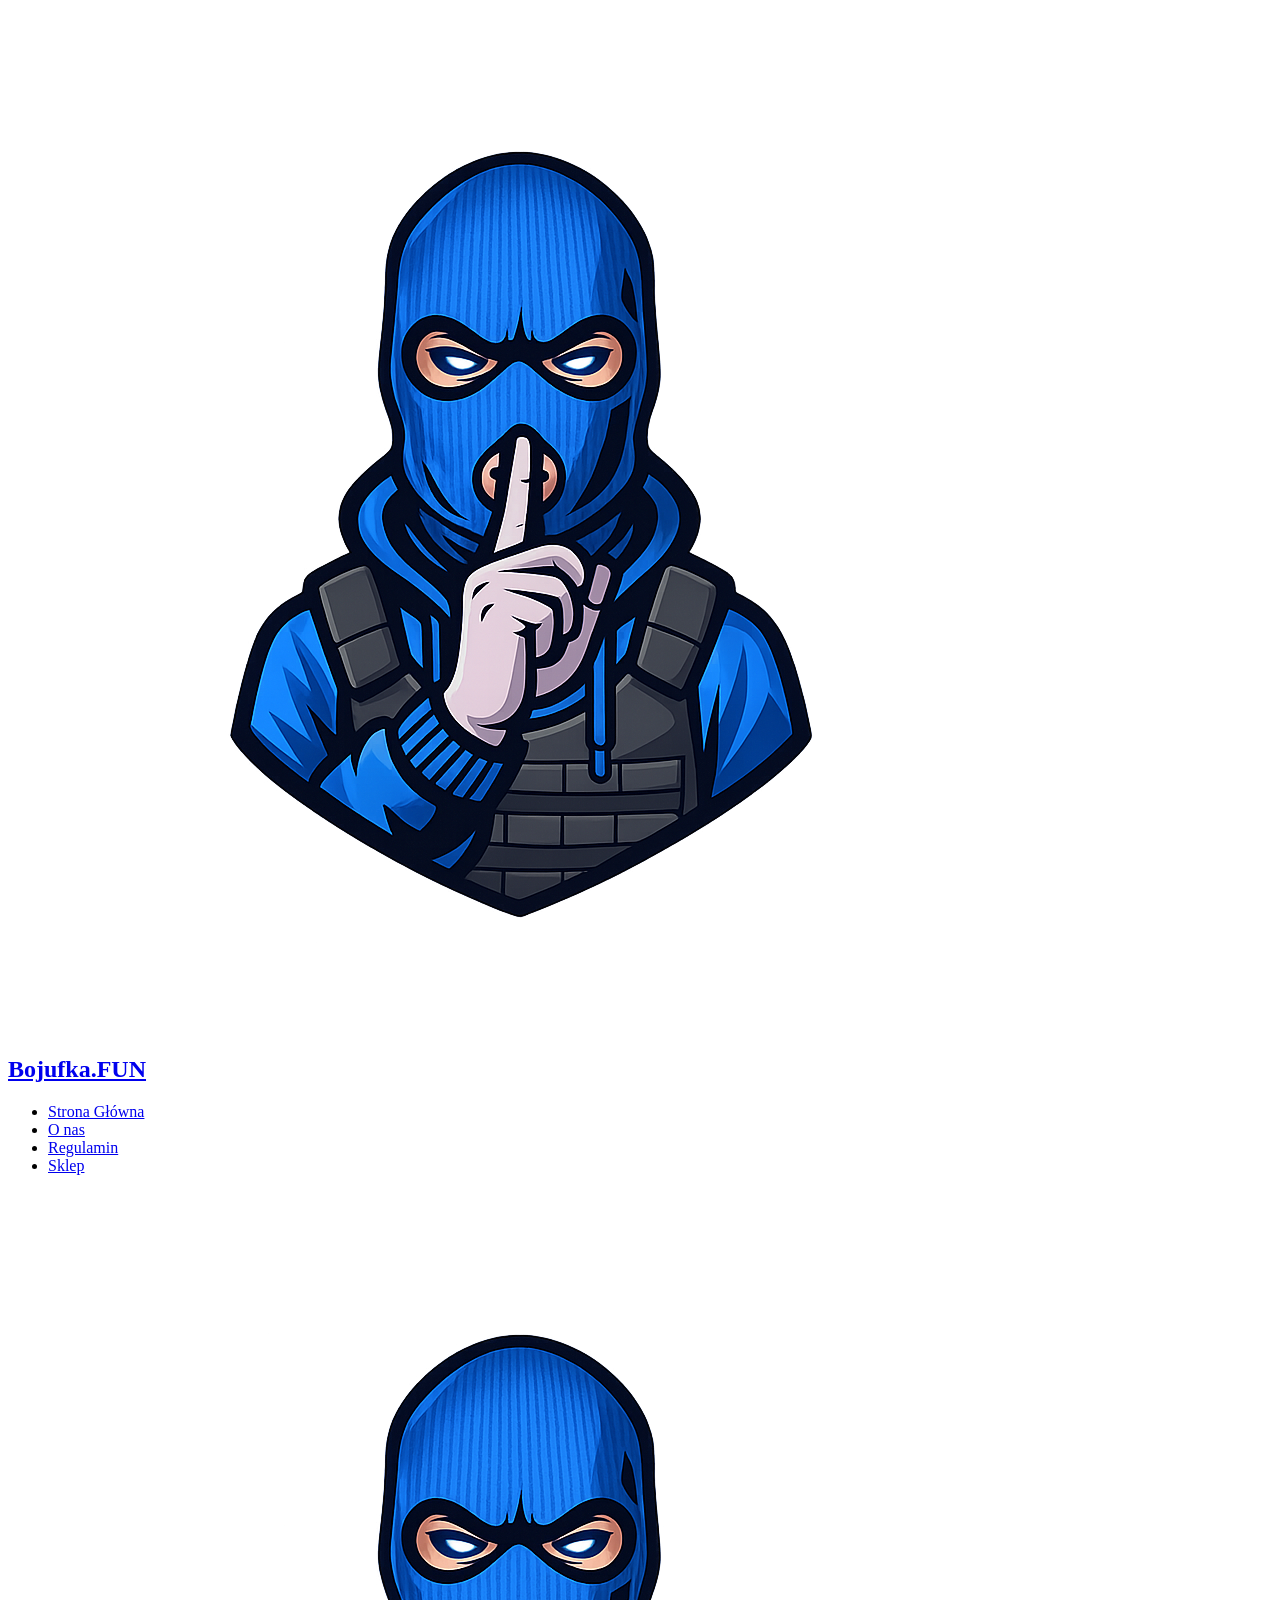
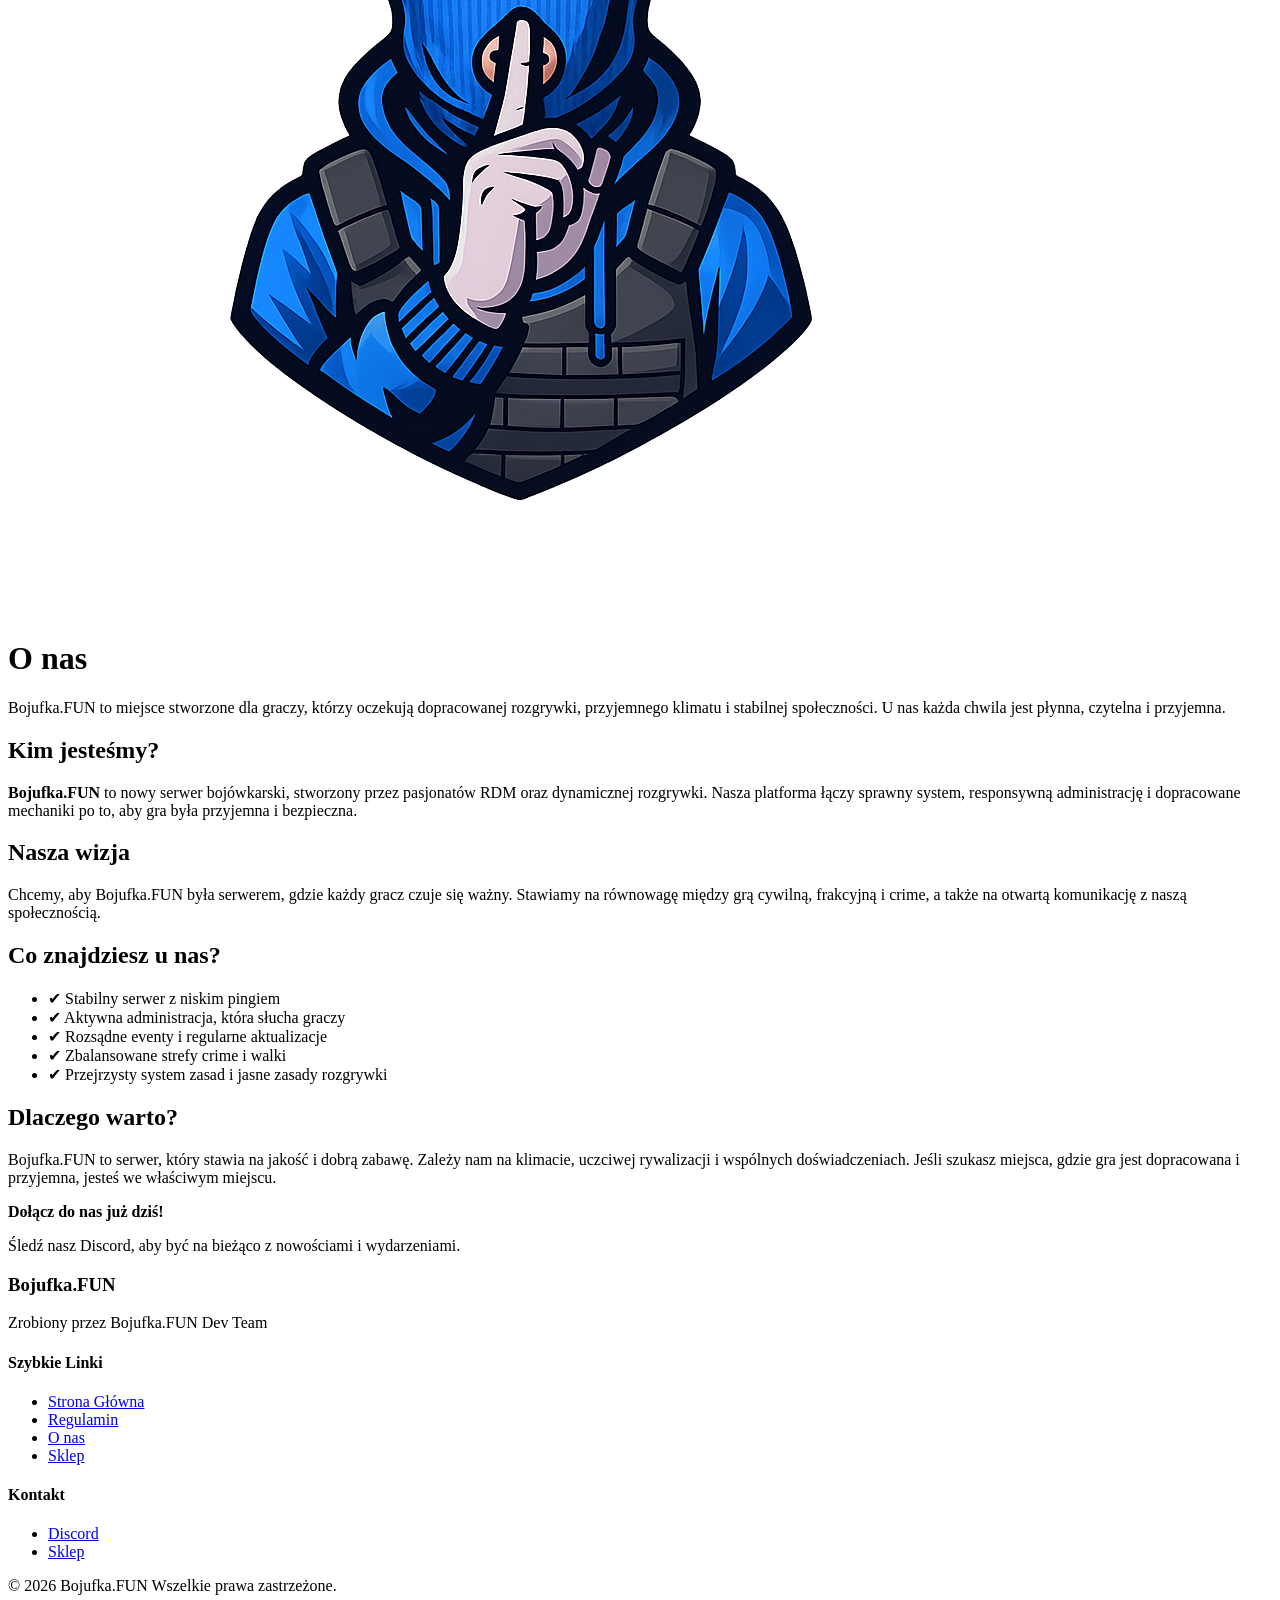
==== onas.html @ c77f6f6b "Add files via upload" ====
<!DOCTYPE html>
<html lang="pl">
<head>
    <meta charset="UTF-8">
    <meta name="viewport" content="width=device-width, initial-scale=1.0">
    <title>Bojufka.FUN | O nas</title>
    <link rel="icon" type="image/png" href="logo.png">
    <link rel="stylesheet" href="styles/mainregulamin.css">
    <link rel="preconnect" href="https://fonts.googleapis.com">
    <link rel="preconnect" href="https://fonts.gstatic.com" crossorigin>
    <link href="https://fonts.googleapis.com/css2?family=Poppins:wght@300;400;600;700&display=swap" rel="stylesheet">
</head>
<body>

<nav class="navbar">
    <div class="container">
        <div class="nav-brand">
            <a href="index.html" class="nav-logo-link">
                <img src="logo.png" alt="Bojufka.FUN Logo" class="nav-logo">
                <h2>Bojufka.FUN</h2>
            </a>
        </div>
        <ul class="nav-menu">
            <li><a href="index.html">Strona Główna</a></li>
            <li><a href="onas.html" class="active">O nas</a></li>
            <li><a href="regulamin.html">Regulamin</a></li>
            <li><a href="https://indrop.eu/s/bojufkafun" target="_blank">Sklep</a></li>
        </ul>
    </div>
</nav>

<section class="logo-section">
    <div class="container">
        <div class="logo-container">
            <img src="logo.png" alt="Bojufka.FUN Logo">
        </div>
    </div>
</section>

<main class="rules-page">
    <div class="container">
        <div class="page-header">
            <h1>O nas</h1>
            <p>Bojufka.FUN to miejsce stworzone dla graczy, którzy oczekują dopracowanej rozgrywki, przyjemnego klimatu i stabilnej społeczności. U nas każda chwila jest płynna, czytelna i przyjemna.</p>
        </div>

        <div class="rules-content">
            <section class="rule-section">
                <h2>Kim jesteśmy?</h2>
                <p><strong>Bojufka.FUN</strong> to nowy serwer bojówkarski, stworzony przez pasjonatów RDM oraz dynamicznej rozgrywki. Nasza platforma łączy sprawny system, responsywną administrację i dopracowane mechaniki po to, aby gra była przyjemna i bezpieczna.</p>
            </section>

            <section class="rule-section">
                <h2>Nasza wizja</h2>
                <p>Chcemy, aby Bojufka.FUN była serwerem, gdzie każdy gracz czuje się ważny. Stawiamy na równowagę między grą cywilną, frakcyjną i crime, a także na otwartą komunikację z naszą społecznością.</p>
            </section>

            <section class="rule-section">
                <h2>Co znajdziesz u nas?</h2>
                <ul>
                    <li>✔ Stabilny serwer z niskim pingiem</li>
                    <li>✔ Aktywna administracja, która słucha graczy</li>
                    <li>✔ Rozsądne eventy i regularne aktualizacje</li>
                    <li>✔ Zbalansowane strefy crime i walki</li>
                    <li>✔ Przejrzysty system zasad i jasne zasady rozgrywki</li>
                </ul>
            </section>

            <section class="rule-section">
                <h2>Dlaczego warto?</h2>
                <p>Bojufka.FUN to serwer, który stawia na jakość i dobrą zabawę. Zależy nam na klimacie, uczciwej rywalizacji i wspólnych doświadczeniach. Jeśli szukasz miejsca, gdzie gra jest dopracowana i przyjemna, jesteś we właściwym miejscu.</p>
            </section>
        </div>

        <div class="rules-footer">
            <p><strong>Dołącz do nas już dziś!</strong></p>
            <p>Śledź nasz Discord, aby być na bieżąco z nowościami i wydarzeniami.</p>
        </div>
    </div>
</main>

<footer class="footer">
    <div class="container">
        <div class="footer-content">
            <div class="footer-section">
                <h3>Bojufka.FUN</h3>
                <p>Zrobiony przez Bojufka.FUN Dev Team</p>
            </div>
            <div class="footer-section">
                <h4>Szybkie Linki</h4>
                <ul>
                    <li><a href="index.html">Strona Główna</a></li>
                    <li><a href="regulamin.html">Regulamin</a></li>
                    <li><a href="onas.html">O nas</a></li>
                    <li><a href="https://indrop.eu/s/bojufkafun" target="_blank">Sklep</a></li>
                </ul>
            </div>
            <div class="footer-section">
                <h4>Kontakt</h4>
                <ul>
                    <li><a href="https://discord.gg/bojufkafun" target="_blank">Discord</a></li>
                    <li><a href="https://indrop.eu/s/bojufkafun" target="_blank">Sklep</a></li>
                </ul>
            </div>
        </div>
        <div class="footer-bottom">
            <p>&copy; 2026 Bojufka.FUN Wszelkie prawa zastrzeżone.</p>
        </div>
    </div>
</footer>

<script src="scripts/discord-auth.js"></script>
</body>
</html>
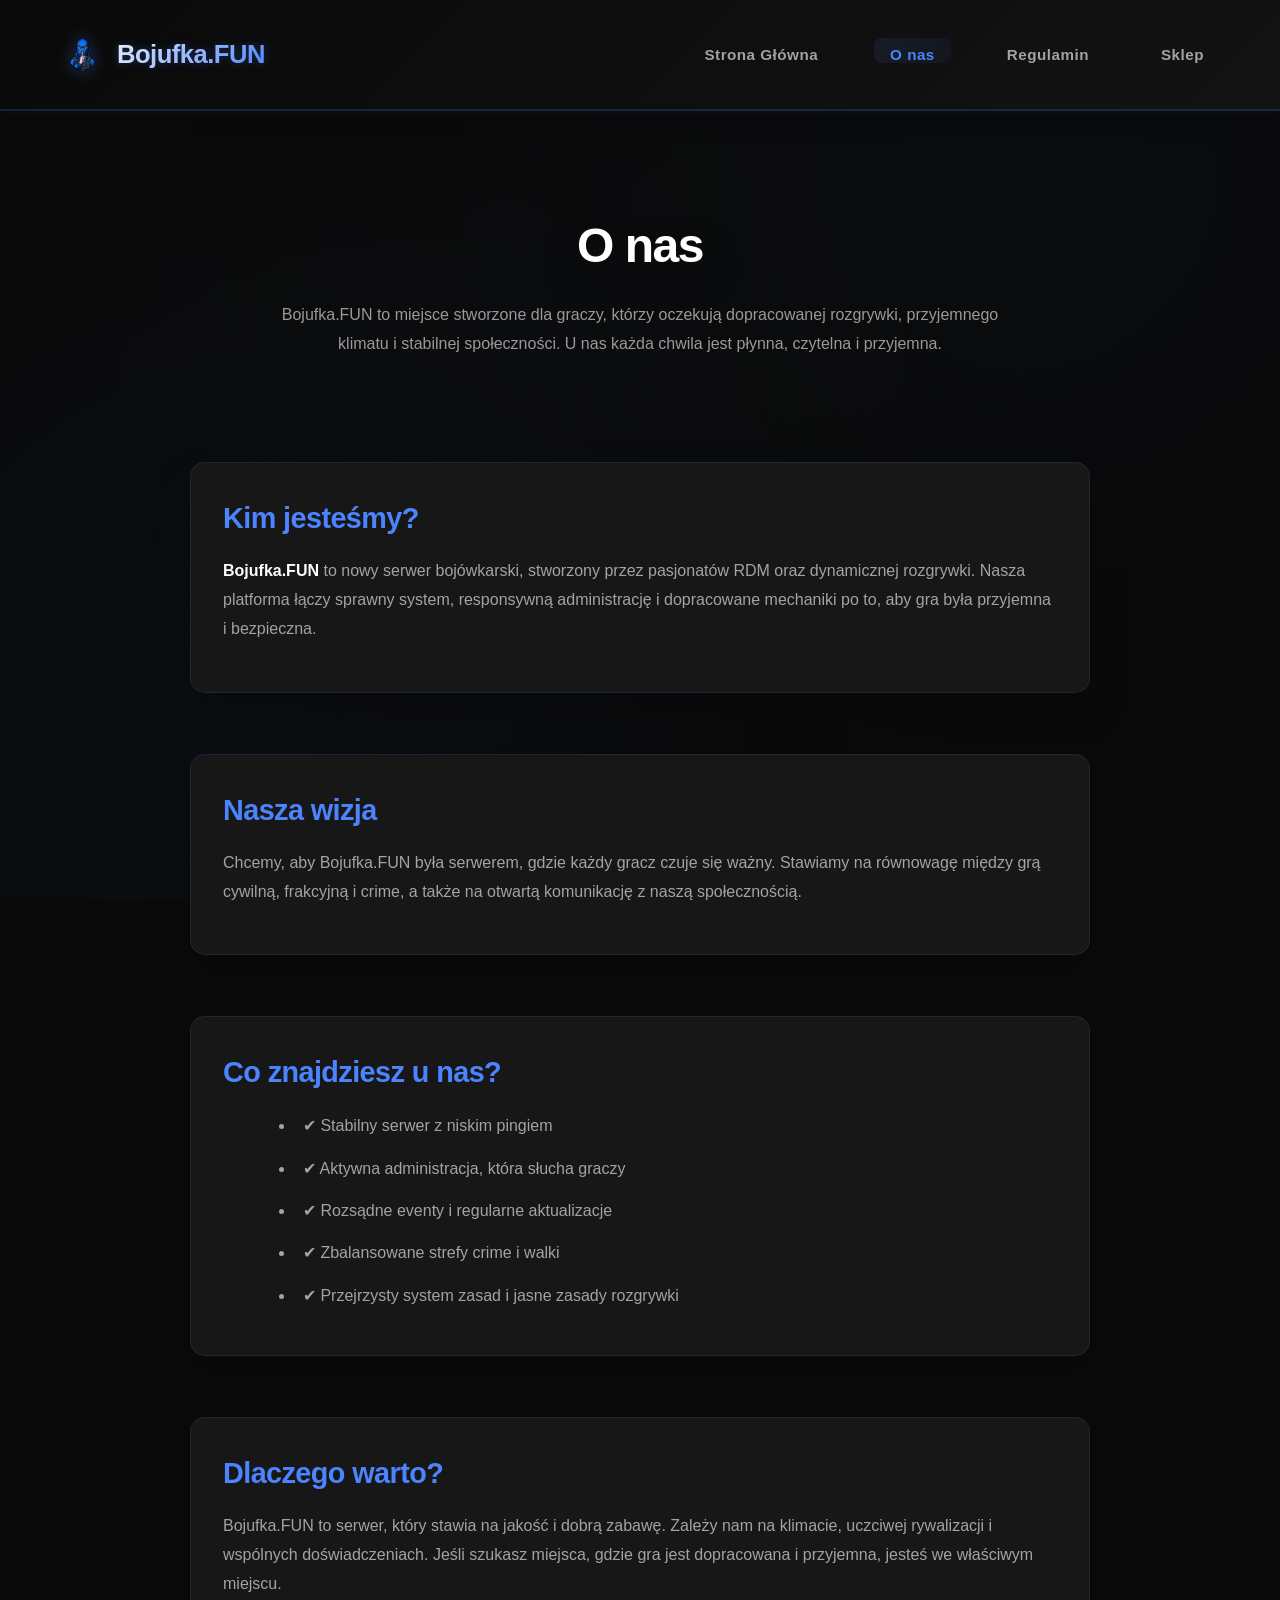
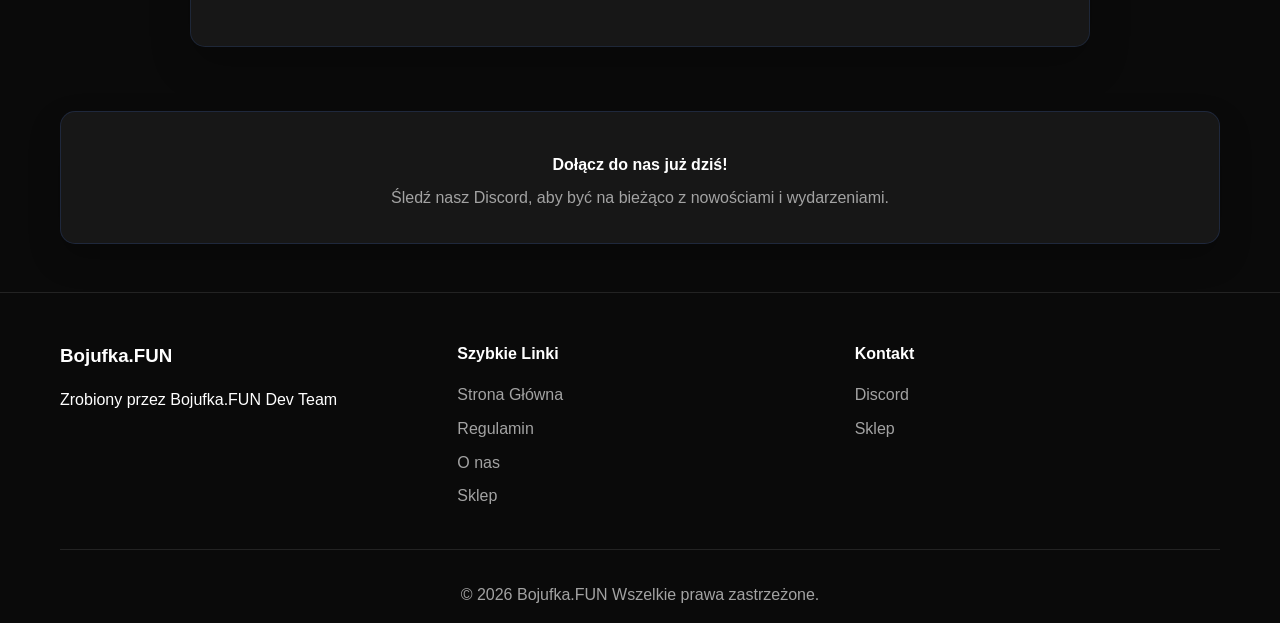
==== commit bc04a06b: "Update onas.html" ====
--- a/onas.html
+++ b/onas.html
@@ -5,7 +5,7 @@
     <meta name="viewport" content="width=device-width, initial-scale=1.0">
     <title>Bojufka.FUN | O nas</title>
     <link rel="icon" type="image/png" href="logo.png">
-    <link rel="stylesheet" href="styles/mainregulamin.css">
+    <link rel="stylesheet" href="mainregulamin.css">
     <link rel="preconnect" href="https://fonts.googleapis.com">
     <link rel="preconnect" href="https://fonts.gstatic.com" crossorigin>
     <link href="https://fonts.googleapis.com/css2?family=Poppins:wght@300;400;600;700&display=swap" rel="stylesheet">
--- a/mainregulamin.css
+++ b/mainregulamin.css
@@ -0,0 +1,1863 @@
+:root {
+    --primary-color: #4b84fe;
+    --primary-dark: #4b84fe;
+    --primary-light: #4b84fe;
+    --secondary-color: #4b84fe;
+    --dark-bg: #0a0a0a;
+    --bg-dark: #0a0a0a;
+    --light-bg: #171717;
+    --card-bg: #1f1f1f;
+    --text-light: #FFFFFF;
+    --text-gray: #a3a3a3;
+    --text-neutral: #a3a3a3;
+    --accent-color: #4b84fe;
+    --success-color: #10b981;
+    --danger-color: #ef4444;
+    --border-color: rgba(255, 255, 255, 0.1);
+    --gradient-1: linear-gradient(135deg, #4b84fe 0%, #4b84fe 100%);
+    --gradient-2: linear-gradient(135deg, #4b84fe 0%, #4b84fe 100%);
+    --gradient-overlay: linear-gradient(180deg, rgba(10, 10, 10, 0.8) 0%, rgba(10, 10, 10, 0.95) 100%);
+}
+
+* {
+    margin: 0;
+    padding: 0;
+    box-sizing: border-box;
+}
+
+body {
+    font-family: 'Poppins', -apple-system, BlinkMacSystemFont, 'Segoe UI', sans-serif;
+    background-color: var(--bg-dark);
+    color: var(--text-light);
+    line-height: 1.6;
+    overflow-x: hidden;
+    -webkit-font-smoothing: antialiased;
+    -moz-osx-font-smoothing: grayscale;
+    position: relative;
+}
+
+body::before {
+    content: '';
+    position: fixed;
+    top: 0;
+    left: 0;
+    width: 100%;
+    height: 100%;
+    background: 
+        radial-gradient(circle at 20% 80%, rgba(75, 132, 254, 0.03) 0%, transparent 50%),
+        radial-gradient(circle at 80% 20%, rgba(75, 132, 254, 0.02) 0%, transparent 50%),
+        radial-gradient(circle at 40% 40%, rgba(75, 132, 254, 0.01) 0%, transparent 50%);
+    animation: backgroundFloat 20s ease-in-out infinite;
+    pointer-events: none;
+    z-index: -1;
+}
+
+@keyframes backgroundFloat {
+    0%, 100% {
+        transform: translateY(0) rotate(0deg);
+        opacity: 0.5;
+    }
+    50% {
+        transform: translateY(-10px) rotate(1deg);
+        opacity: 0.7;
+    }
+}
+
+.container {
+    max-width: 1200px;
+    margin: 0 auto;
+    padding: 0 20px;
+}
+
+/* Logo Section */
+.logo-section {
+    text-align: center;
+    padding: 1rem 0;
+    margin-top: 0;
+    display: none; /* Ukryj sekcjÄ logo, bÄdzie w hero */
+}
+
+.logo-container {
+    max-width: 300px;
+    margin: 0 auto;
+    padding: 1rem;
+}
+
+.logo-container img {
+    max-width: 100%;
+    height: auto;
+    display: block;
+    margin: 0 auto;
+}
+
+/* Navbar */
+.navbar {
+    background: linear-gradient(135deg, rgba(10, 10, 10, 0.95), rgba(20, 20, 20, 0.95));
+    backdrop-filter: blur(10px);
+    -webkit-backdrop-filter: blur(10px);
+    position: fixed;
+    top: 0;
+    width: 100%;
+    z-index: 1000;
+    padding: 2rem 0;
+    border-bottom: 2px solid rgba(75, 132, 254, 0.2);
+    box-shadow: 0 4px 20px rgba(0, 0, 0, 0.3), 0 0 10px rgba(75, 132, 254, 0.1);
+}
+
+.navbar .container {
+    display: flex;
+    justify-content: space-between;
+    align-items: center;
+}
+
+.nav-brand {
+    display: flex;
+    align-items: center;
+}
+
+.nav-logo-link {
+    display: flex;
+    align-items: center;
+    gap: 0.75rem;
+    text-decoration: none;
+    transition: all 0.3s cubic-bezier(0.4, 0, 0.2, 1);
+    position: relative;
+}
+
+.nav-logo-link::before {
+    content: '';
+    position: absolute;
+    top: 0;
+    left: -10px;
+    right: -10px;
+    bottom: 0;
+    background: linear-gradient(135deg, rgba(75, 132, 254, 0.1), transparent);
+    border-radius: 8px;
+    opacity: 0;
+    transition: opacity 0.3s ease;
+}
+
+.nav-logo-link:hover::before {
+    opacity: 1;
+}
+
+.nav-logo-link:hover {
+    transform: scale(1.02);
+}
+
+.nav-logo {
+    height: 45px;
+    width: auto;
+    max-width: 160px;
+    object-fit: contain;
+    display: block;
+    filter: drop-shadow(0 0 8px rgba(75, 132, 254, 0.3));
+}
+
+.nav-brand h2 {
+    color: var(--text-light);
+    font-size: 1.6rem;
+    font-weight: 800;
+    letter-spacing: -0.02em;
+    margin: 0;
+    background: linear-gradient(135deg, var(--text-light), var(--primary-color));
+    -webkit-background-clip: text;
+    -webkit-text-fill-color: transparent;
+    background-clip: text;
+    text-shadow: 0 0 10px rgba(75, 132, 254, 0.3);
+}
+
+.nav-menu {
+    display: flex;
+    list-style: none;
+    gap: 2.5rem;
+    align-items: center;
+}
+
+.nav-menu a {
+    color: var(--text-gray);
+    text-decoration: none;
+    transition: all 0.3s cubic-bezier(0.4, 0, 0.2, 1);
+    font-weight: 600;
+    font-size: 0.95rem;
+    letter-spacing: 0.5px;
+    position: relative;
+    padding: 0.5rem 1rem;
+    border-radius: 8px;
+}
+
+.nav-menu a::before {
+    content: '';
+    position: absolute;
+    top: 0;
+    left: 0;
+    right: 0;
+    bottom: 0;
+    background: linear-gradient(135deg, rgba(75, 132, 254, 0.1), rgba(75, 132, 254, 0.05));
+    border-radius: 8px;
+    opacity: 0;
+    transition: opacity 0.3s ease;
+}
+
+.nav-menu a:hover::before,
+.nav-menu a.active::before {
+    opacity: 1;
+}
+
+.nav-menu a:hover,
+.nav-menu a.active {
+    color: var(--primary-color);
+    transform: translateY(-2px);
+    text-shadow: 0 0 8px rgba(75, 132, 254, 0.5);
+    border: none;
+    padding-bottom: 0;
+    text-shadow: none;
+}
+
+.nav-auth {
+    display: flex;
+    align-items: center;
+    gap: 1rem;
+}
+
+.btn-discord {
+    background: var(--primary-color);
+    color: #000000;
+    border: none;
+    padding: 0.75rem 1.25rem;
+    border-radius: 0.375rem;
+    cursor: pointer;
+    display: flex;
+    align-items: center;
+    gap: 0.5rem;
+    font-weight: 600;
+    font-size: 0.75rem;
+    transition: all 0.2s ease;
+    font-family: 'Poppins', sans-serif;
+}
+
+.btn-discord i {
+    color: #000000;
+}
+
+.btn-discord:hover {
+    background: #4b84fe;
+    transform: none;
+    box-shadow: none;
+}
+
+.user-profile {
+    display: flex;
+    align-items: center;
+    gap: 0.5rem;
+}
+
+.user-avatar {
+    width: 32px;
+    height: 32px;
+    border-radius: 50%;
+    border: 2px solid var(--primary-color);
+}
+
+.btn-logout {
+    background: var(--danger-color);
+    color: white;
+    border: none;
+    padding: 0.5rem 1rem;
+    border-radius: 5px;
+    cursor: pointer;
+    font-size: 0.9rem;
+}
+
+.hidden {
+    display: none !important;
+}
+
+/* Hero Section */
+.hero {
+    position: relative;
+    min-height: 100vh;
+    display: flex;
+    align-items: center;
+    justify-content: center;
+    margin-top: 0;
+    padding: 0;
+    background: var(--bg-dark);
+}
+
+.hero::before {
+    content: '';
+    position: absolute;
+    top: 0;
+    left: 0;
+    right: 0;
+    bottom: 0;
+    background-image: url('../hero_afterpack_overlay.png');
+    background-size: cover;
+    background-position: center top;
+    background-repeat: no-repeat;
+    opacity: 0.01;
+    z-index: 0;
+}
+
+.hero .container {
+    position: relative;
+    z-index: 1;
+}
+
+.hero-content {
+    text-align: center;
+    position: relative;
+    animation: fadeInUp 1s ease-out;
+}
+
+.hero-title {
+    font-size: 4rem;
+    font-weight: 800;
+    margin-bottom: 1.5rem;
+    color: var(--text-light);
+    letter-spacing: -0.03em;
+    line-height: 1.1;
+    text-shadow: 0 2px 4px rgba(0, 0, 0, 0.5), 0 0 20px rgba(75, 132, 254, 0.3);
+    background: linear-gradient(135deg, #ffffff 0%, #4b84fe 50%, #ffffff 100%);
+    -webkit-background-clip: text;
+    -webkit-text-fill-color: transparent;
+    background-clip: text;
+    animation: textGlow 3s ease-in-out infinite alternate;
+}
+
+.hero-subtitle {
+    font-size: 1.25rem;
+    color: var(--text-neutral);
+    margin-bottom: 2rem;
+    font-weight: 400;
+    line-height: 1.6;
+    max-width: 800px;
+    margin-left: auto;
+    margin-right: auto;
+    text-align: center;
+    opacity: 0.9;
+}
+
+.hero-description {
+    font-size: 1rem;
+    color: var(--text-neutral);
+    max-width: 600px;
+    margin: 0 auto 3rem;
+    line-height: 1.7;
+}
+
+.hero-buttons {
+    display: flex;
+    gap: 1rem;
+    justify-content: center;
+    flex-wrap: wrap;
+    margin-top: 2rem;
+}
+
+.hero-logo {
+    margin-bottom: 3rem;
+    display: flex;
+    flex-direction: column;
+    justify-content: center;
+    align-items: center;
+    gap: 1.5rem;
+}
+
+.hero-logo-img {
+    max-width: 250px;
+    width: 100%;
+    height: auto;
+    object-fit: contain;
+    animation: fadeInUp 1s ease-out;
+}
+
+.hero-logo .hero-title {
+    margin-bottom: 0;
+    color: var(--text-light);
+    animation: fadeInUp 1.2s ease-out, textGlow 3s ease-in-out infinite;
+}
+
+@media (max-width: 768px) {
+    .hero-logo-img {
+        max-width: 200px;
+    }
+}
+
+@media (max-width: 480px) {
+    .hero-logo-img {
+        max-width: 150px;
+    }
+}
+
+/* Buttons */
+.btn {
+    padding: 1rem 2rem;
+    border: none;
+    border-radius: 12px;
+    font-weight: 600;
+    cursor: pointer;
+    transition: all 0.3s cubic-bezier(0.4, 0, 0.2, 1);
+    text-decoration: none;
+    display: inline-block;
+    font-family: 'Poppins', sans-serif;
+    position: relative;
+    overflow: hidden;
+}
+
+.btn::before {
+    content: '';
+    position: absolute;
+    top: 0;
+    left: -100%;
+    width: 100%;
+    height: 100%;
+    background: linear-gradient(90deg, transparent, rgba(75, 132, 254, 0.2), transparent);
+    transition: left 0.5s;
+}
+
+.btn:hover::before {
+    left: 100%;
+}
+
+.btn-primary {
+    background: linear-gradient(135deg, var(--primary-color), #3a6fd8);
+    color: #ffffff;
+    border: 2px solid transparent;
+    padding: 0.875rem 1.25rem;
+    border-radius: 12px;
+    font-weight: 600;
+    transition: all 0.3s cubic-bezier(0.4, 0, 0.2, 1);
+    display: inline-flex;
+    align-items: center;
+    justify-content: center;
+    min-width: 48px;
+    min-height: 48px;
+    box-shadow: 0 4px 15px rgba(75, 132, 254, 0.3);
+}
+
+.btn-primary i {
+    font-size: 1.2rem;
+}
+
+.btn-primary:has(i) {
+    background: linear-gradient(135deg, #000000, #1a1a1a);
+    color: #ffffff;
+    border: 2px solid rgba(75, 132, 254, 0.3);
+    min-width: 48px;
+    min-height: 48px;
+    padding: 0.875rem 1.25rem;
+    box-shadow: 0 4px 15px rgba(75, 132, 254, 0.2);
+}
+
+.btn-primary:has(i):hover {
+    background: linear-gradient(135deg, #1a1a1a, #2a2a2a);
+    border-color: rgba(75, 132, 254, 0.6);
+    transform: translateY(-3px) scale(1.02);
+    box-shadow: 0 8px 25px rgba(75, 132, 254, 0.4), 0 0 30px rgba(75, 132, 254, 0.3);
+}
+
+.btn-primary:not(:has(i)):hover {
+    background: linear-gradient(135deg, #3a6fd8, var(--primary-color));
+    transform: translateY(-3px) scale(1.02);
+    box-shadow: 0 8px 25px rgba(75, 132, 254, 0.5), 0 0 30px rgba(75, 132, 254, 0.4);
+}
+
+.btn-secondary {
+    background: transparent;
+    color: var(--text-light);
+    border: 2px solid rgba(75, 132, 254, 0.3);
+    display: inline-flex;
+    align-items: center;
+    justify-content: center;
+    gap: 0.5rem;
+    box-shadow: 0 4px 15px rgba(75, 132, 254, 0.1);
+}
+
+.btn-secondary i {
+    font-size: 1.2rem;
+}
+
+.btn-secondary:has(i) {
+    background: linear-gradient(135deg, #000000, #1a1a1a);
+    color: #fff;
+    border: 2px solid rgba(75, 132, 254, 0.3);
+    min-width: 48px;
+    min-height: 48px;
+    padding: 0.875rem 1.25rem;
+    box-shadow: 0 4px 15px rgba(75, 132, 254, 0.2);
+}
+
+.btn-secondary:has(i):hover {
+    background: linear-gradient(135deg, #1a1a1a, #2a2a2a);
+    border-color: rgba(75, 132, 254, 0.8);
+    transform: translateY(-3px) scale(1.02);
+    box-shadow: 0 8px 25px rgba(75, 132, 254, 0.5), 0 0 30px rgba(75, 132, 254, 0.4);
+}
+
+.btn-secondary:hover {
+    background: linear-gradient(135deg, rgba(75, 132, 254, 0.1), rgba(75, 132, 254, 0.2));
+    border-color: rgba(75, 132, 254, 0.8);
+    transform: translateY(-3px) scale(1.02);
+    box-shadow: 0 8px 25px rgba(75, 132, 254, 0.4), 0 0 30px rgba(75, 132, 254, 0.3);
+    color: #ffffff;
+}
+
+.btn-large {
+    padding: 1.2rem 2.5rem;
+    font-size: 1.1rem;
+}
+
+/* Features Section */
+.features {
+    padding: 5rem 0;
+    background: var(--bg-dark);
+}
+
+.section-title {
+    font-size: 2.5rem;
+    margin-bottom: 1.5rem;
+    font-weight: 800;
+    letter-spacing: -0.03em;
+    line-height: 1.2;
+    color: var(--text-light);
+}
+
+.page-header {
+    max-width: 860px;
+    margin: 0 auto 2.5rem;
+    text-align: center;
+}
+
+.page-header h1 {
+    font-size: 3rem;
+    margin-bottom: 1rem;
+    letter-spacing: -0.04em;
+    color: var(--text-light);
+    text-shadow: 0 18px 45px rgba(0, 0, 0, 0.28);
+}
+
+.page-header p {
+    color: var(--text-gray);
+    font-size: 1.05rem;
+    line-height: 1.8;
+    max-width: 760px;
+    margin: 0 auto;
+    opacity: 0.94;
+}
+
+.rules-content {
+    display: grid;
+    gap: 1.8rem;
+}
+
+.rule-section {
+    background: linear-gradient(135deg, rgba(27, 28, 39, 0.96), rgba(20, 20, 28, 0.95));
+    border: 1px solid rgba(75, 132, 254, 0.14);
+    border-radius: 24px;
+    padding: 2rem;
+    box-shadow: 0 18px 40px rgba(0, 0, 0, 0.22);
+    transition: transform 0.3s ease, border-color 0.3s ease, box-shadow 0.3s ease;
+}
+
+.rule-section:hover {
+    transform: translateY(-4px);
+    border-color: rgba(75, 132, 254, 0.35);
+    box-shadow: 0 24px 54px rgba(0, 0, 0, 0.28), 0 0 28px rgba(75, 132, 254, 0.08);
+}
+
+.rule-section h2 {
+    font-size: 1.55rem;
+    margin-bottom: 1rem;
+    color: var(--text-light);
+    font-weight: 800;
+    letter-spacing: -0.02em;
+}
+
+.rule-section p,
+.rule-section li {
+    color: var(--text-gray);
+    line-height: 1.85;
+    font-size: 1rem;
+}
+
+.rule-section ol,
+.rule-section ul {
+    margin: 0;
+    padding-left: 1.25rem;
+}
+
+.rule-section li {
+    margin-bottom: 0.85rem;
+}
+
+.rule-section ul li {
+    list-style-type: disc;
+    margin-left: 1rem;
+}
+
+.rules-footer {
+    background: rgba(19, 21, 34, 0.94);
+    border: 1px solid rgba(75, 132, 254, 0.16);
+    padding: 1.9rem 2rem;
+    border-radius: 1.5rem;
+    margin-top: 2rem;
+    text-align: center;
+    box-shadow: 0 14px 32px rgba(0, 0, 0, 0.22);
+}
+
+.rules-footer p {
+    color: var(--text-gray);
+    font-size: 1rem;
+    margin: 0.45rem 0;
+}
+
+.rules-footer strong {
+    color: #ffffff;
+}
+
+.features-content {
+    display: grid;
+    grid-template-columns: 1fr 1fr;
+    gap: 4rem;
+    align-items: center;
+}
+
+.features-content-reverse {
+    direction: rtl;
+}
+
+.features-content-reverse > * {
+    direction: ltr;
+}
+
+.feature-text {
+    display: flex;
+    flex-direction: column;
+}
+
+.feature-text p {
+    color: var(--text-neutral);
+    font-size: 1rem;
+    line-height: 1.7;
+    margin-bottom: 2rem;
+}
+
+.feature-image {
+    min-height: 300px;
+    background: var(--card-bg);
+    border-radius: 0.75rem;
+    border: 1px solid var(--border-color);
+    overflow: hidden;
+    display: flex;
+    align-items: center;
+    justify-content: center;
+}
+
+.feature-image img {
+    width: 100%;
+    height: 100%;
+    object-fit: cover;
+    display: block;
+}
+
+.features-grid {
+    display: grid;
+    grid-template-columns: repeat(auto-fit, minmax(250px, 1fr));
+    gap: 2rem;
+}
+
+.features-alt {
+    padding: 5rem 0;
+}
+
+.feature-card {
+    background: var(--card-bg);
+    padding: 2rem;
+    border-radius: 0.75rem;
+    text-align: center;
+    transition: all 0.2s ease;
+    border: 1px solid var(--border-color);
+}
+
+.feature-card:hover {
+    transform: translateY(-5px);
+    border-color: var(--primary-color);
+    background: #1f1f1f;
+}
+
+.feature-icon {
+    font-size: 3rem;
+    margin-bottom: 1rem;
+}
+
+.feature-card h3 {
+    font-size: 1.5rem;
+    margin-bottom: 1rem;
+    color: var(--text-light);
+}
+
+.feature-card p {
+    color: var(--text-gray);
+    line-height: 1.8;
+}
+
+/* Stats Section */
+.stats {
+    padding: 4rem 0;
+    background: var(--bg-dark);
+}
+
+.stats-grid {
+    display: grid;
+    grid-template-columns: repeat(auto-fit, minmax(200px, 1fr));
+    gap: 2rem;
+}
+
+.stat-item {
+    text-align: center;
+    padding: 2rem;
+}
+
+.stat-number {
+    font-size: 3rem;
+    font-weight: 700;
+    color: var(--text-light);
+    margin-bottom: 0.5rem;
+    letter-spacing: -0.02em;
+}
+
+.stat-label {
+    color: var(--text-neutral);
+    font-size: 1rem;
+    font-weight: 400;
+}
+
+/* Owners Section */
+.owners-section {
+    padding: 5rem 0;
+    background: var(--bg-dark);
+}
+
+.owners-content {
+    text-align: center;
+}
+
+.owners-grid {
+    display: grid;
+    grid-template-columns: repeat(auto-fit, minmax(200px, 1fr));
+    gap: 2rem;
+    margin-top: 3rem;
+    max-width: 1000px;
+    margin-left: auto;
+    margin-right: auto;
+}
+
+.owner-card {
+    background: var(--card-bg);
+    border: 1px solid var(--border-color);
+    border-radius: 0.75rem;
+    padding: 1.5rem;
+    text-align: center;
+    position: relative;
+    overflow: hidden;
+}
+
+.owner-gif-overlay {
+    position: absolute;
+    top: 0;
+    left: 0;
+    width: 100%;
+    height: 100%;
+    opacity: 0;
+    visibility: hidden;
+    transition: all 0.3s ease;
+    border-radius: 0.75rem;
+    z-index: 1;
+    pointer-events: none;
+    overflow: hidden;
+}
+
+.owner-card:hover .owner-gif-overlay {
+    opacity: 1;
+    visibility: visible;
+}
+
+.owner-gif-overlay::before {
+    content: '';
+    position: absolute;
+    top: 0;
+    left: 0;
+    width: 100%;
+    height: 100%;
+    background: rgba(0, 0, 0, 0.6);
+    z-index: 2;
+    border-radius: 0.75rem;
+}
+
+.owner-gif {
+    width: 100%;
+    height: 100%;
+    object-fit: cover;
+    border-radius: 0.75rem;
+    position: absolute;
+    top: 0;
+    left: 0;
+    z-index: 1;
+}
+
+.owner-avatar,
+.owner-info {
+    position: relative;
+    z-index: 10;
+}
+
+.owner-avatar {
+    margin-bottom: 1rem;
+    display: flex;
+    justify-content: center;
+}
+
+.owner-avatar img {
+    width: 80px;
+    height: 80px;
+    border-radius: 12px;
+    border: none;
+    object-fit: cover;
+}
+
+.owner-info {
+    margin-top: 1rem;
+}
+
+.owner-name {
+    font-size: 1.2rem;
+    font-weight: 600;
+    color: var(--text-light);
+    margin-bottom: 0.25rem;
+}
+
+.owner-tag {
+    font-size: 0.9rem;
+    color: var(--text-neutral);
+    margin: 0;
+}
+
+.owner-bio {
+    font-size: 0.95rem;
+    color: var(--text-neutral);
+    margin: 0.5rem 0 0 0;
+    line-height: 1.5;
+    opacity: 0.8;
+}
+
+.no-owners {
+    color: var(--text-neutral);
+    font-size: 1rem;
+    padding: 2rem;
+}
+
+/* Join Section */
+.join {
+    padding: 5rem 0;
+    background: var(--bg-dark);
+    text-align: center;
+    border-top: 1px solid var(--border-color);
+}
+
+.join-content h2 {
+    font-size: 2.5rem;
+    margin-bottom: 1rem;
+}
+
+.join-content p {
+    font-size: 1.2rem;
+    margin-bottom: 2rem;
+    opacity: 0.9;
+}
+
+/* Footer */
+.footer {
+    background: var(--bg-dark);
+    padding: 3rem 0 1rem;
+    border-top: 1px solid var(--border-color);
+}
+
+.footer-content {
+    display: grid;
+    grid-template-columns: repeat(auto-fit, minmax(200px, 1fr));
+    gap: 2rem;
+    margin-bottom: 2rem;
+}
+
+.footer-section h3,
+.footer-section h4 {
+    margin-bottom: 1rem;
+    color: var(--text-light);
+}
+
+.footer-section ul {
+    list-style: none;
+}
+
+.footer-section ul li {
+    margin-bottom: 0.5rem;
+}
+
+.footer-section a {
+    color: var(--text-gray);
+    text-decoration: none;
+    transition: color 0.3s;
+}
+
+.footer-section a:hover {
+    color: var(--primary-color);
+}
+
+.footer-bottom {
+    text-align: center;
+    padding-top: 2rem;
+    border-top: 1px solid rgba(255, 255, 255, 0.1);
+    color: var(--text-gray);
+}
+
+/* Page Styles */
+.page-header {
+    text-align: center;
+    padding: 4rem 0 3rem;
+    margin-top: 0;
+}
+
+.page-header h1 {
+    font-size: 3rem;
+    margin-bottom: 1rem;
+    color: var(--text-light);
+    font-weight: 800;
+    letter-spacing: -0.03em;
+}
+
+.page-header p {
+    font-size: 1rem;
+    color: var(--text-neutral);
+}
+
+/* Applications Page */
+.applications-page {
+    min-height: 100vh;
+    padding: 0;
+}
+
+.login-prompt {
+    background: var(--light-bg);
+    border-radius: 15px;
+    padding: 3rem;
+    text-align: center;
+    margin: 2rem 0;
+}
+
+.login-prompt-content h2 {
+    font-size: 2rem;
+    margin-bottom: 1rem;
+}
+
+.login-prompt-content p {
+    color: var(--text-gray);
+    margin-bottom: 2rem;
+    font-size: 1.1rem;
+}
+
+/* Application Category Selection */
+.application-category {
+    margin-top: 2rem;
+}
+
+.application-category h2 {
+    text-align: center;
+    margin-bottom: 2rem;
+    color: var(--text-light);
+}
+
+.category-grid {
+    display: grid;
+    grid-template-columns: repeat(auto-fit, minmax(280px, 1fr));
+    gap: 2.5rem;
+    margin-top: 3rem;
+}
+
+.category-card {
+    background: linear-gradient(135deg, var(--card-bg), rgba(31, 31, 31, 0.9));
+    border: 2px solid rgba(75, 132, 254, 0.2);
+    border-radius: 20px;
+    padding: 2.5rem;
+    text-align: center;
+    cursor: pointer;
+    transition: all 0.4s cubic-bezier(0.4, 0, 0.2, 1);
+    position: relative;
+    overflow: hidden;
+    box-shadow: 0 8px 32px rgba(0, 0, 0, 0.3), 0 0 20px rgba(75, 132, 254, 0.1);
+    transform: translateY(0);
+}
+
+.category-card::before {
+    content: '';
+    position: absolute;
+    top: 0;
+    left: -100%;
+    width: 100%;
+    height: 100%;
+    background: linear-gradient(90deg, transparent, rgba(75, 132, 254, 0.1), transparent);
+    transition: left 0.8s ease;
+}
+
+.category-card:hover::before {
+    left: 100%;
+}
+
+/* Zielona kropka dla otwartych podań */
+.category-card:not(.closed)::after {
+    content: "";
+    position: absolute;
+    top: 1.5rem;
+    right: 1.5rem;
+    width: 14px;
+    height: 14px;
+    background: linear-gradient(135deg, #22adc5, #00ff88);
+    border-radius: 50%;
+    box-shadow: 0 0 20px rgba(34, 178, 197, 0.8), 0 0 40px rgba(34, 178, 197, 0.4);
+    z-index: 10;
+    animation: pulse 2s ease-in-out infinite;
+}
+
+/* Czerwona kropka dla zamkniętych podań */
+.category-card.closed::after {
+    content: "";
+    position: absolute;
+    top: 1.5rem;
+    right: 1.5rem;
+    width: 14px;
+    height: 14px;
+    background: linear-gradient(135deg, #ef4444, #ff6b6b);
+    border-radius: 50%;
+    box-shadow: 0 0 20px rgba(239, 68, 68, 0.8), 0 0 40px rgba(239, 68, 68, 0.4);
+    z-index: 10;
+}
+
+.category-card.closed {
+    opacity: 0.7;
+    cursor: not-allowed;
+    filter: grayscale(30%);
+    border-color: rgba(239, 68, 68, 0.3);
+}
+
+.category-card.closed::before {
+    content: "ZAMKNIĘTE";
+    position: absolute;
+    top: 50%;
+    left: 50%;
+    transform: translate(-50%, -50%);
+    background: linear-gradient(135deg, rgba(0, 0, 0, 0.95), rgba(20, 20, 20, 0.95));
+    backdrop-filter: blur(10px);
+    -webkit-backdrop-filter: blur(10px);
+    color: #ef4444;
+    padding: 1rem 2rem;
+    border-radius: 12px;
+    font-weight: 800;
+    font-size: 1.1rem;
+    border: 2px solid rgba(239, 68, 68, 0.5);
+    z-index: 20;
+    text-transform: uppercase;
+    letter-spacing: 2px;
+    box-shadow: 0 8px 32px rgba(239, 68, 68, 0.3);
+}
+
+.category-card:hover {
+    transform: translateY(-12px) scale(1.03);
+    border-color: rgba(75, 132, 254, 0.6);
+    box-shadow: 0 20px 60px rgba(0, 0, 0, 0.4), 0 0 40px rgba(75, 132, 254, 0.3), 0 0 80px rgba(75, 132, 254, 0.1);
+}
+
+.category-card:not(.closed):hover {
+    background: linear-gradient(135deg, rgba(31, 31, 31, 0.95), rgba(45, 45, 45, 0.9));
+}
+
+.category-icon {
+    font-size: 4rem;
+    margin-bottom: 1.5rem;
+    color: var(--primary-color);
+    filter: drop-shadow(0 0 15px rgba(75, 132, 254, 0.4));
+    transition: all 0.3s ease;
+    position: relative;
+}
+
+.category-card:hover .category-icon {
+    transform: scale(1.2) rotate(5deg);
+    filter: drop-shadow(0 0 25px rgba(75, 132, 254, 0.6)) drop-shadow(0 0 50px rgba(75, 132, 254, 0.3));
+}
+
+.category-card h3 {
+    color: var(--text-light);
+    margin-bottom: 1rem;
+    font-size: 1.6rem;
+    font-weight: 800;
+    letter-spacing: -0.02em;
+    text-shadow: 0 2px 4px rgba(0, 0, 0, 0.3);
+    position: relative;
+    z-index: 5;
+}
+
+.category-card p {
+    color: var(--text-neutral);
+    font-size: 1rem;
+    line-height: 1.6;
+    opacity: 0.9;
+    position: relative;
+    z-index: 5;
+}
+
+@keyframes pulse {
+    0%, 100% {
+        transform: scale(1);
+        opacity: 1;
+    }
+    50% {
+        transform: scale(1.2);
+        opacity: 0.8;
+    }
+}
+
+/* Form Info Box */
+.form-info-box {
+    background: rgba(245, 158, 11, 0.1);
+    border: 1px solid rgba(75, 132, 254, 0.3);
+    border-radius: 0.75rem;
+    padding: 1.5rem;
+    margin-bottom: 2rem;
+}
+
+.form-info-box h3 {
+    color: var(--primary-color);
+    margin-bottom: 1rem;
+    font-size: 1.2rem;
+}
+
+.form-info-box ul {
+    list-style: none;
+    padding: 0;
+    margin: 0;
+}
+
+.form-info-box li {
+    color: var(--text-neutral);
+    margin-bottom: 0.75rem;
+    padding-left: 1.5rem;
+    position: relative;
+    line-height: 1.6;
+}
+
+.form-info-box li:before {
+    content: "â˘";
+    color: var(--primary-color);
+    position: absolute;
+    left: 0;
+    font-weight: bold;
+}
+
+.form-info-box li strong {
+    color: var(--text-light);
+}
+
+/* Form Header */
+.form-header {
+    display: flex;
+    align-items: center;
+    gap: 1rem;
+    margin-bottom: 2rem;
+    padding-bottom: 1rem;
+    border-bottom: 1px solid var(--border-color);
+}
+
+.form-header h2 {
+    color: var(--text-light);
+    margin: 0;
+}
+
+.btn-back {
+    background: transparent;
+    border: 1px solid var(--border-color);
+    color: var(--text-light);
+    padding: 0.5rem 1rem;
+    border-radius: 0.5rem;
+    cursor: pointer;
+    font-family: 'Poppins', sans-serif;
+    font-size: 0.9rem;
+    transition: all 0.2s ease;
+}
+
+.btn-back:hover {
+    border-color: var(--primary-color);
+    color: var(--primary-color);
+    background: rgba(245, 158, 11, 0.1);
+}
+
+.form-placeholder {
+    padding: 3rem;
+    text-align: center;
+    color: var(--text-neutral);
+    background: var(--card-bg);
+    border-radius: 0.75rem;
+    border: 1px dashed var(--border-color);
+}
+
+.application-form {
+    background: var(--light-bg);
+    border-radius: 15px;
+    padding: 2rem;
+    margin: 2rem 0;
+}
+
+.form-group {
+    margin-bottom: 1.5rem;
+}
+
+.form-group label {
+    display: block;
+    margin-bottom: 0.5rem;
+    color: var(--text-light);
+    font-weight: 600;
+}
+
+.form-group input,
+.form-group select,
+.form-group textarea {
+    width: 100%;
+    padding: 0.8rem;
+    border: 2px solid rgba(255, 255, 255, 0.1);
+    border-radius: 8px;
+    background: var(--dark-bg);
+    color: var(--text-light);
+    font-family: 'Poppins', sans-serif;
+    font-size: 1rem;
+    transition: border-color 0.3s;
+}
+
+.form-group input[type="color"] {
+    width: 60px !important;
+    height: 60px !important;
+    padding: 0 !important;
+    cursor: pointer;
+    border: none !important;
+    border-radius: 12px !important;
+    background: transparent !important;
+    -webkit-appearance: none;
+    -moz-appearance: none;
+    appearance: none;
+    overflow: hidden;
+}
+
+.form-group input[type="color"]::-webkit-color-swatch-wrapper {
+    padding: 0;
+    border: none;
+    border-radius: 12px;
+}
+
+.form-group input[type="color"]::-webkit-color-swatch {
+    border: none;
+    border-radius: 12px;
+}
+
+.form-group input[type="color"]::-moz-color-swatch {
+    border: none;
+    border-radius: 12px;
+}
+
+.form-group input:focus,
+.form-group select:focus,
+.form-group textarea:focus {
+    outline: none;
+    border-color: var(--primary-color);
+    box-shadow: 0 0 0 3px rgba(245, 158, 11, 0.1);
+}
+
+.form-group input[readonly] {
+    background: rgba(245, 158, 11, 0.1);
+    cursor: not-allowed;
+}
+
+.form-group small,
+.form-hint {
+    color: var(--text-gray);
+    font-size: 0.85rem;
+    display: block;
+    margin-top: 0.5rem;
+    font-style: italic;
+    opacity: 0.8;
+}
+
+.form-group small a {
+    color: var(--primary-color);
+    text-decoration: none;
+}
+
+.checkbox-group {
+    display: flex;
+    align-items: center;
+    gap: 0.5rem;
+}
+
+.checkbox-group input[type="checkbox"] {
+    width: auto;
+}
+
+.form-actions {
+    display: flex;
+    gap: 1rem;
+    margin-top: 2rem;
+    flex-wrap: wrap;
+}
+
+.application-success {
+    background: var(--light-bg);
+    border-radius: 15px;
+    padding: 3rem;
+    text-align: center;
+    margin: 2rem 0;
+}
+
+.success-icon {
+    font-size: 4rem;
+    color: var(--success-color);
+    margin-bottom: 1rem;
+}
+
+.success-content h2 {
+    font-size: 2rem;
+    margin-bottom: 1rem;
+}
+
+.success-content p {
+    color: var(--text-gray);
+    margin-bottom: 0.5rem;
+}
+
+/* Rules Page */
+.rules-page {
+    min-height: 100vh;
+    padding: 8rem 0 3rem;
+}
+
+.rules-content {
+    max-width: 900px;
+    margin: 0 auto;
+    padding-top: 1rem;
+}
+
+.page-header {
+    margin-top: 1rem;
+}
+
+
+/* Rules Tabs */
+.rules-tabs {
+    display: flex;
+    gap: 1rem;
+    margin-bottom: 2rem;
+    border-bottom: 2px solid var(--border-color);
+    flex-wrap: wrap;
+}
+
+.tab-button {
+    background: transparent;
+    border: none;
+    color: var(--text-neutral);
+    font-size: 1.1rem;
+    font-weight: 600;
+    padding: 1rem 2rem;
+    cursor: pointer;
+    position: relative;
+    transition: all 0.3s ease;
+    font-family: 'Poppins', sans-serif;
+}
+
+.tab-button:hover {
+    color: var(--text-light);
+}
+
+.tab-button.active {
+    color: var(--primary-color);
+}
+
+.tab-button.active::after {
+    content: '';
+    position: absolute;
+    bottom: -2px;
+    left: 0;
+    right: 0;
+    height: 3px;
+    background: var(--primary-color);
+    border-radius: 3px 3px 0 0;
+}
+
+.tab-content {
+    display: none;
+}
+
+.tab-content.active {
+    display: block;
+    animation: fadeIn 0.3s ease-in;
+}
+
+@keyframes fadeIn {
+    from {
+        opacity: 0;
+        transform: translateY(10px);
+    }
+    to {
+        opacity: 1;
+        transform: translateY(0);
+    }
+}
+
+.rule-section {
+    background: var(--light-bg);
+    border-radius: 15px;
+    padding: 2rem;
+    margin-bottom: 2rem;
+}
+
+.rule-section h2 {
+    font-size: 1.8rem;
+    margin-bottom: 1rem;
+    color: var(--primary-color);
+    font-weight: 700;
+}
+
+.rule-section ol,
+.rule-section ul {
+    margin-left: 2rem;
+    color: var(--text-gray);
+    line-height: 1.8;
+}
+
+.rule-section li {
+    margin-bottom: 0.5rem;
+}
+
+.rule-section strong {
+    color: var(--text-light);
+    font-weight: 600;
+}
+
+.rule-section p {
+    color: var(--text-gray);
+    margin-bottom: 1rem;
+    line-height: 1.8;
+}
+
+.rule-section h3 {
+    color: var(--gold-color);
+    font-size: 1.3rem;
+    margin-top: 1.5rem;
+    margin-bottom: 0.8rem;
+    font-weight: 600;
+}
+
+.rule-section h4 {
+    color: var(--text-light);
+    font-size: 1.1rem;
+    margin-top: 1.2rem;
+    margin-bottom: 0.6rem;
+    font-weight: 600;
+}
+
+.rule-section ol {
+    list-style-type: decimal;
+    padding-left: 1.5rem;
+}
+
+.rule-section ul {
+    list-style-type: disc;
+    padding-left: 1.5rem;
+}
+
+.rule-section ol ol,
+.rule-section ul ul {
+    margin-top: 0.5rem;
+    margin-bottom: 0.5rem;
+}
+
+.rule-section ol li,
+.rule-section ul li {
+    margin-bottom: 0.8rem;
+    padding-left: 0.5rem;
+}
+
+.rule-section blockquote {
+    border-left: 4px solid var(--gold-color);
+    padding-left: 1rem;
+    margin: 1rem 0;
+    color: var(--text-gray);
+    font-style: italic;
+    background: rgba(255, 215, 0, 0.05);
+    padding: 1rem;
+    border-radius: 5px;
+}
+
+.rule-section code {
+    background: rgba(255, 215, 0, 0.1);
+    padding: 0.2rem 0.5rem;
+    border-radius: 4px;
+    color: var(--gold-color);
+    font-family: 'Courier New', monospace;
+    font-size: 0.9rem;
+}
+
+.rule-section table {
+    width: 100%;
+    border-collapse: collapse;
+    margin: 1.5rem 0;
+    background: var(--dark-bg);
+    border-radius: 8px;
+    overflow: hidden;
+}
+
+.rule-section table th {
+    background: rgba(255, 215, 0, 0.2);
+    color: var(--gold-color);
+    padding: 1rem;
+    text-align: left;
+    font-weight: 600;
+    border-bottom: 2px solid var(--gold-color);
+}
+
+.rule-section table td {
+    padding: 0.8rem 1rem;
+    border-bottom: 1px solid rgba(255, 215, 0, 0.1);
+    color: var(--text-gray);
+}
+
+.rule-section table tr:last-child td {
+    border-bottom: none;
+}
+
+.rule-section table tr:hover {
+    background: rgba(255, 215, 0, 0.05);
+}
+
+.rules-footer {
+    text-align: center;
+    padding: 2rem;
+    color: var(--text-gray);
+    background: var(--light-bg);
+    border-radius: 15px;
+    margin-top: 2rem;
+}
+
+.rules-footer p {
+    margin-bottom: 0.5rem;
+}
+
+.rules-footer p:last-child {
+    margin-bottom: 0;
+}
+
+.rule-section-border {
+    border-left: 4px solid var(--gold-color);
+    padding-left: 1.5rem;
+    margin-left: 0.5rem;
+}
+
+.rule-badge {
+    display: inline-block;
+    background: var(--gold-color);
+    color: #000;
+    padding: 0.3rem 0.8rem;
+    border-radius: 20px;
+    font-size: 0.85rem;
+    font-weight: 600;
+    margin-left: 0.5rem;
+}
+
+.rule-warning {
+    background: rgba(255, 165, 0, 0.1);
+    border: 2px solid rgba(255, 165, 0, 0.3);
+    border-radius: 10px;
+    padding: 1rem;
+    margin: 1rem 0;
+    color: var(--text-light);
+}
+
+.rule-warning::before {
+    content: "â ď¸ ";
+    color: #4b84fe;
+    font-weight: bold;
+}
+
+/* Shop Page */
+.shop-page {
+    min-height: 100vh;
+    padding: 0;
+}
+
+.shop-categories {
+    display: flex;
+    gap: 1rem;
+    justify-content: center;
+    margin: 2rem 0;
+    flex-wrap: wrap;
+}
+
+.category-btn {
+    padding: 0.8rem 1.5rem;
+    background: var(--light-bg);
+    color: var(--text-light);
+    border: 2px solid transparent;
+    border-radius: 8px;
+    cursor: pointer;
+    font-family: 'Poppins', sans-serif;
+    font-weight: 600;
+    transition: all 0.3s;
+}
+
+.category-btn:hover,
+.category-btn.active {
+    background: var(--primary-color);
+    color: #fff;
+    border-color: var(--primary-color);
+    transform: translateY(-2px);
+}
+
+.shop-grid {
+    display: grid;
+    grid-template-columns: repeat(auto-fill, minmax(280px, 1fr));
+    gap: 2rem;
+    margin: 2rem 0;
+}
+
+.shop-item {
+    background: linear-gradient(135deg, var(--light-bg), rgba(31, 31, 31, 0.9));
+    border-radius: 20px;
+    padding: 2.5rem;
+    text-align: center;
+    position: relative;
+    transition: all 0.4s cubic-bezier(0.4, 0, 0.2, 1);
+    border: 2px solid rgba(75, 132, 254, 0.2);
+    box-shadow: 0 8px 32px rgba(0, 0, 0, 0.3), 0 0 20px rgba(75, 132, 254, 0.1);
+    overflow: hidden;
+}
+
+.shop-item::before {
+    content: '';
+    position: absolute;
+    top: 0;
+    left: -100%;
+    width: 100%;
+    height: 100%;
+    background: linear-gradient(90deg, transparent, rgba(75, 132, 254, 0.1), transparent);
+    transition: left 0.8s ease;
+}
+
+.shop-item:hover::before {
+    left: 100%;
+}
+
+.shop-item:hover {
+    transform: translateY(-8px) scale(1.02);
+    border-color: rgba(75, 132, 254, 0.5);
+    background: linear-gradient(135deg, rgba(31, 31, 31, 0.95), rgba(45, 45, 45, 0.9));
+    box-shadow: 0 16px 48px rgba(0, 0, 0, 0.4), 0 0 30px rgba(75, 132, 254, 0.3), 0 0 60px rgba(75, 132, 254, 0.1);
+}
+
+.shop-item-badge {
+    position: absolute;
+    top: 1.5rem;
+    right: 1.5rem;
+    background: linear-gradient(135deg, var(--primary-color), #3a6fd8);
+    color: white;
+    padding: 0.5rem 1rem;
+    border-radius: 20px;
+    font-size: 0.85rem;
+    font-weight: 700;
+    text-transform: uppercase;
+    letter-spacing: 0.5px;
+    box-shadow: 0 4px 12px rgba(75, 132, 254, 0.3);
+    z-index: 5;
+}
+
+.shop-item-icon {
+    font-size: 4.5rem;
+    margin-bottom: 1.5rem;
+    color: var(--primary-color);
+    filter: drop-shadow(0 0 15px rgba(75, 132, 254, 0.4));
+    transition: all 0.3s ease;
+    position: relative;
+    z-index: 5;
+}
+
+.shop-item:hover .shop-item-icon {
+    transform: scale(1.1) rotate(5deg);
+    filter: drop-shadow(0 0 25px rgba(75, 132, 254, 0.6)) drop-shadow(0 0 50px rgba(75, 132, 254, 0.3));
+}
+
+.shop-item h3 {
+    font-size: 1.6rem;
+    margin-bottom: 1rem;
+    color: var(--text-light);
+    font-weight: 800;
+    letter-spacing: -0.02em;
+    text-shadow: 0 2px 4px rgba(0, 0, 0, 0.3);
+    position: relative;
+    z-index: 5;
+}
+
+.shop-item-description {
+    color: var(--text-gray);
+    margin-bottom: 1.5rem;
+    line-height: 1.7;
+    min-height: 60px;
+    font-size: 1rem;
+    opacity: 0.9;
+    position: relative;
+    z-index: 5;
+}
+
+.shop-item-price {
+    font-size: 2rem;
+    font-weight: 800;
+    background: linear-gradient(135deg, var(--primary-color), #3a6fd8);
+    -webkit-background-clip: text;
+    -webkit-text-fill-color: transparent;
+    background-clip: text;
+    margin-bottom: 1rem;
+    text-shadow: 0 0 20px rgba(75, 132, 254, 0.3);
+    position: relative;
+    z-index: 5;
+}
+
+.shop-info {
+    display: grid;
+    grid-template-columns: repeat(auto-fit, minmax(250px, 1fr));
+    gap: 2rem;
+    margin: 3rem 0;
+}
+
+.info-card {
+    background: linear-gradient(135deg, var(--light-bg), rgba(31, 31, 31, 0.9));
+    border-radius: 20px;
+    padding: 2.5rem;
+    text-align: center;
+    border: 2px solid rgba(75, 132, 254, 0.2);
+    box-shadow: 0 8px 32px rgba(0, 0, 0, 0.3), 0 0 20px rgba(75, 132, 254, 0.1);
+    transition: all 0.3s cubic-bezier(0.4, 0, 0.2, 1);
+    position: relative;
+    overflow: hidden;
+}
+
+.info-card::before {
+    content: '';
+    position: absolute;
+    top: 0;
+    left: -100%;
+    width: 100%;
+    height: 100%;
+    background: linear-gradient(90deg, transparent, rgba(75, 132, 254, 0.1), transparent);
+    transition: left 0.8s ease;
+}
+
+.info-card:hover::before {
+    left: 100%;
+}
+
+.info-card:hover {
+    transform: translateY(-5px) scale(1.02);
+    border-color: rgba(75, 132, 254, 0.4);
+    box-shadow: 0 12px 40px rgba(0, 0, 0, 0.4), 0 0 30px rgba(75, 132, 254, 0.2);
+}
+
+.info-card h3 {
+    font-size: 1.6rem;
+    margin-bottom: 1rem;
+    color: var(--text-light);
+    font-weight: 800;
+    letter-spacing: -0.02em;
+    text-shadow: 0 2px 4px rgba(0, 0, 0, 0.3);
+    position: relative;
+    z-index: 5;
+}
+
+.info-card p {
+    color: var(--text-gray);
+    line-height: 1.8;
+    font-size: 1rem;
+    opacity: 0.9;
+    position: relative;
+    z-index: 5;
+}
+
+/* Animations */
+@keyframes fadeInUp {
+    from {
+        opacity: 0;
+        transform: translateY(30px);
+    }
+    to {
+        opacity: 1;
+        transform: translateY(0);
+    }
+}
+
+@keyframes textGlow {
+    0% {
+        text-shadow: 0 2px 4px rgba(0, 0, 0, 0.5), 0 0 20px rgba(75, 132, 254, 0.3), 0 0 30px rgba(75, 132, 254, 0.2);
+    }
+    100% {
+        text-shadow: 0 2px 4px rgba(0, 0, 0, 0.5), 0 0 30px rgba(75, 132, 254, 0.5), 0 0 40px rgba(75, 132, 254, 0.3);
+    }
+}
+
+/* Responsive */
+@media (max-width: 768px) {
+    .nav-menu {
+        display: none;
+    }
+
+    .hero-title {
+        font-size: 2.5rem;
+        letter-spacing: -0.02em;
+    }
+
+    .hero-subtitle {
+        font-size: 1.1rem;
+        line-height: 1.5;
+    }
+
+    .section-title {
+        font-size: 2rem;
+    }
+
+    .shop-grid {
+        grid-template-columns: 1fr;
+    }
+
+    .features-content {
+        grid-template-columns: 1fr;
+        gap: 2rem;
+    }
+
+    .features-content-reverse {
+        direction: ltr;
+    }
+
+    .feature-image {
+        min-height: 200px;
+    }
+
+    .hero-buttons {
+        flex-direction: column;
+        align-items: stretch;
+    }
+
+    .hero-buttons .btn {
+        width: 100%;
+        text-align: center;
+    }
+}
